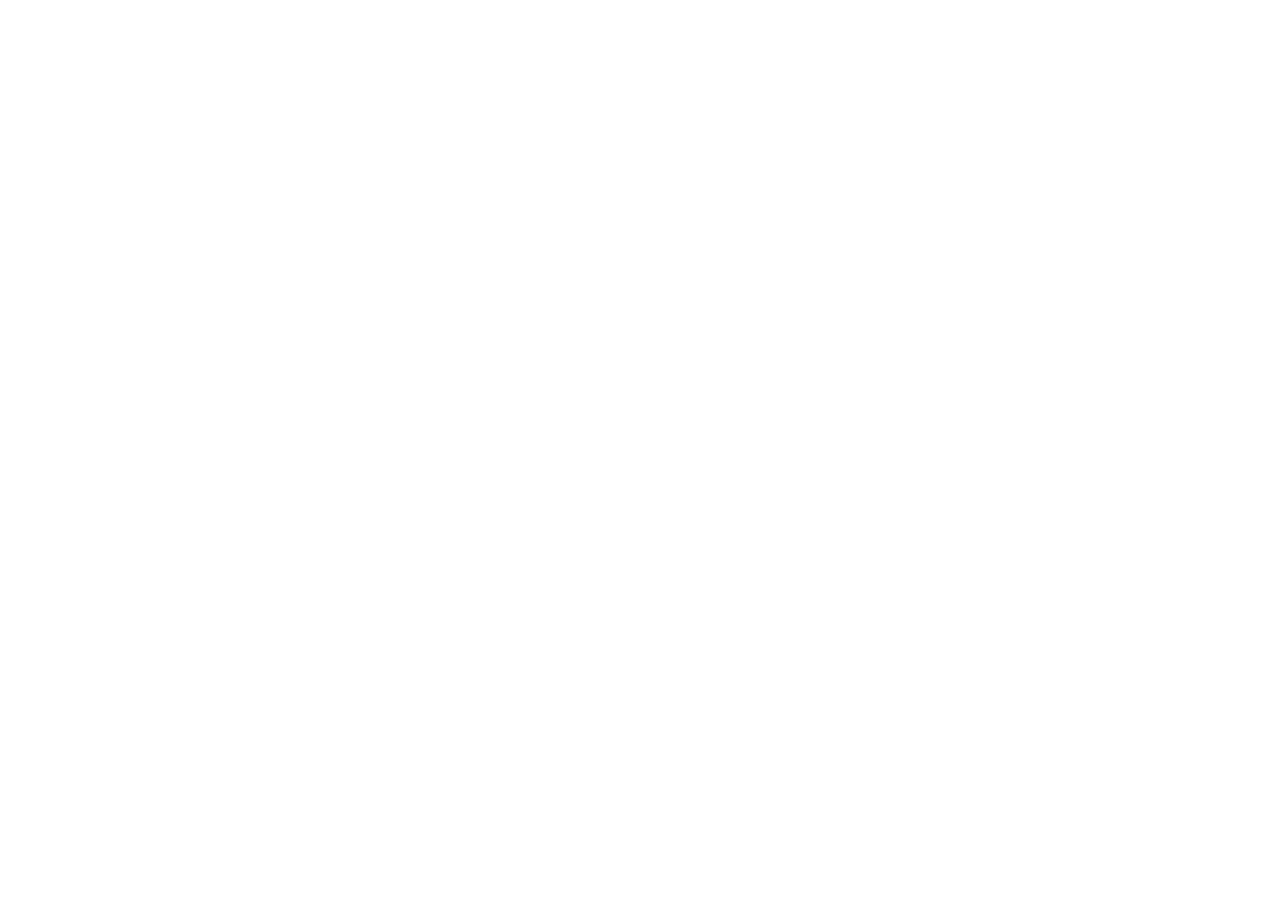
==== web/index.html @ f496a97b "Initialize aesthetic Flutter Portfolio App" ====
<!DOCTYPE html>
<html>
<head>
  <!--
    If you are serving your web app in a path other than the root, change the
    href value below to reflect the base path you are serving from.

    The path provided below has to start and end with a slash "/" in order for
    it to work correctly.

    For more details:
    * https://developer.mozilla.org/en-US/docs/Web/HTML/Element/base

    This is a placeholder for base href that will be replaced by the value of
    the `--base-href` argument provided to `flutter build`.
  -->
  <base href="$FLUTTER_BASE_HREF">

  <meta charset="UTF-8">
  <meta content="IE=Edge" http-equiv="X-UA-Compatible">
  <meta name="description" content="A new Flutter project.">

  <!-- iOS meta tags & icons -->
  <meta name="mobile-web-app-capable" content="yes">
  <meta name="apple-mobile-web-app-status-bar-style" content="black">
  <meta name="apple-mobile-web-app-title" content="portfolio">
  <link rel="apple-touch-icon" href="icons/Icon-192.png">

  <!-- Favicon -->
  <link rel="icon" type="image/png" href="favicon.png"/>

  <title>portfolio</title>
  <link rel="manifest" href="manifest.json">
</head>
<body>
  <script src="flutter_bootstrap.js" async></script>
</body>
</html>
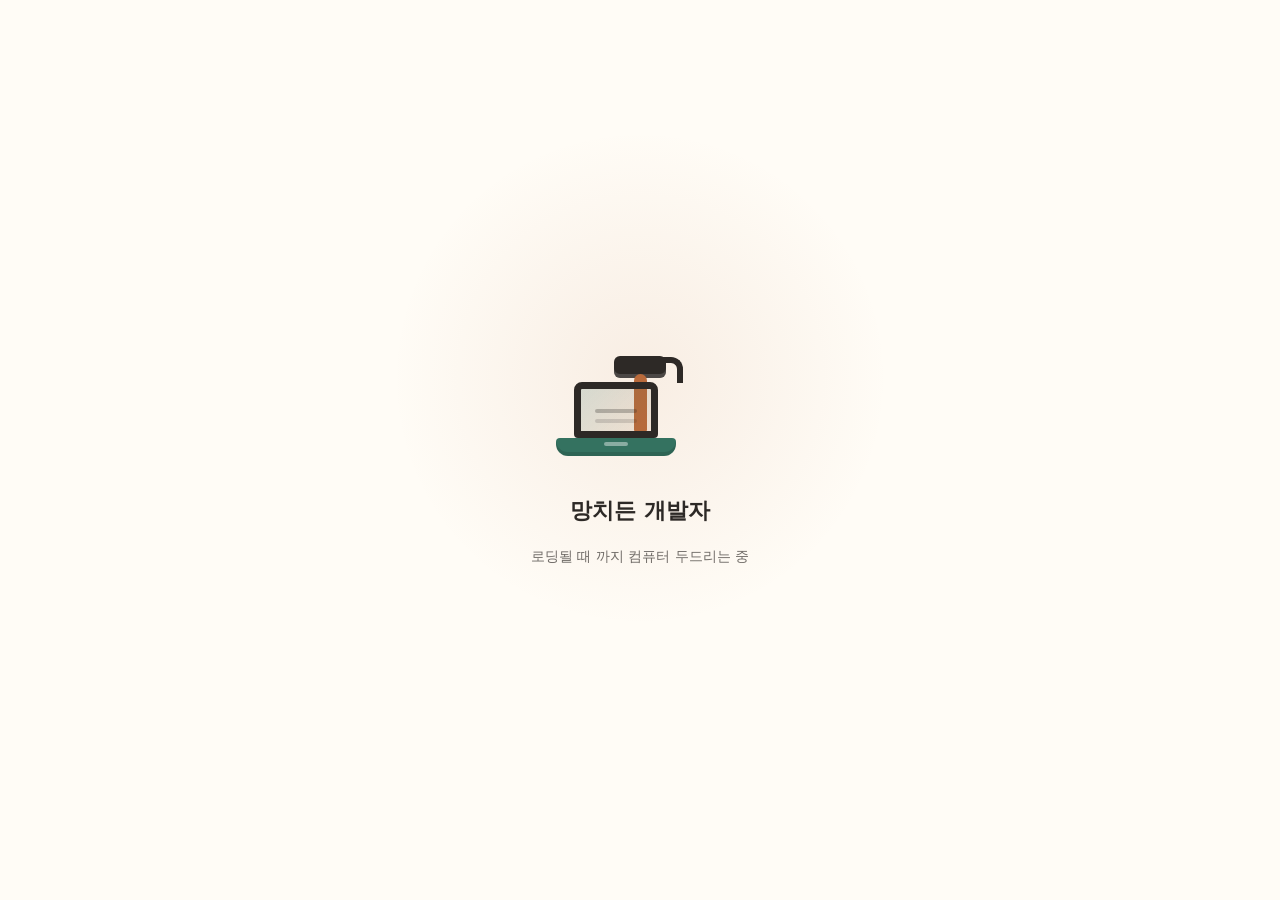
==== commit 3e22c0a5: ". ." ====
--- a/web/index.html
+++ b/web/index.html
@@ -1,5 +1,5 @@
 <!DOCTYPE html>
-<html>
+<html lang="ko">
 <head>
   <!--
     If you are serving your web app in a path other than the root, change the
@@ -18,21 +18,340 @@
 
   <meta charset="UTF-8">
   <meta content="IE=Edge" http-equiv="X-UA-Compatible">
-  <meta name="description" content="A new Flutter project.">
+  <meta name="description" content="망치든 개발자의 포트폴리오">
 
   <!-- iOS meta tags & icons -->
   <meta name="mobile-web-app-capable" content="yes">
   <meta name="apple-mobile-web-app-status-bar-style" content="black">
-  <meta name="apple-mobile-web-app-title" content="portfolio">
+  <meta name="apple-mobile-web-app-title" content="망치든 개발자">
   <link rel="apple-touch-icon" href="icons/Icon-192.png">
 
   <!-- Favicon -->
   <link rel="icon" type="image/png" href="favicon.png"/>
 
-  <title>portfolio</title>
+  <title>망치든 개발자 포트폴리오</title>
   <link rel="manifest" href="manifest.json">
+  <style>
+    :root {
+      --paper: #fffcf6;
+      --ink: #2d2926;
+      --accent: #b96a3b;
+      --green: #347260;
+    }
+
+    html,
+    body {
+      height: 100%;
+      margin: 0;
+      background: var(--paper);
+    }
+
+    body {
+      overflow: hidden;
+    }
+
+    #app-loader {
+      position: fixed;
+      inset: 0;
+      z-index: 9999;
+      display: grid;
+      place-items: center;
+      background:
+        radial-gradient(circle at 50% 42%, rgba(185, 106, 59, 0.10), transparent 30%),
+        var(--paper);
+      color: var(--ink);
+      font-family: system-ui, -apple-system, BlinkMacSystemFont, "Segoe UI", sans-serif;
+      transition: opacity 520ms ease, visibility 520ms ease;
+    }
+
+    #app-loader.loader-hidden {
+      opacity: 0;
+      visibility: hidden;
+      pointer-events: none;
+    }
+
+    .loader-stage {
+      display: grid;
+      justify-items: center;
+      gap: 22px;
+      padding: 32px;
+    }
+
+    .hammer-scene {
+      position: relative;
+      width: 200px;
+      height: 140px;
+    }
+
+    .hammer {
+      position: absolute;
+      left: 72px;
+      top: 16px;
+      width: 72px;
+      height: 82px;
+      transform-origin: 28px 82px;
+      animation: hammer-hit 560ms cubic-bezier(0.45, 0, 0.2, 1) infinite;
+      will-change: transform;
+    }
+
+    .hammer-head {
+      position: absolute;
+      left: 2px;
+      top: 6px;
+      width: 52px;
+      height: 22px;
+      border-radius: 6px;
+      background: var(--ink);
+      box-shadow: inset 0 -4px 0 rgba(255, 255, 255, 0.14);
+    }
+
+    .hammer-claw {
+      position: absolute;
+      left: 45px;
+      top: 7px;
+      width: 20px;
+      height: 20px;
+      border: 6px solid var(--ink);
+      border-left: 0;
+      border-bottom: 0;
+      border-radius: 0 12px 0 0;
+    }
+
+    .hammer-handle {
+      position: absolute;
+      left: 22px;
+      top: 24px;
+      width: 13px;
+      height: 62px;
+      border-radius: 8px;
+      background: var(--accent);
+      transform: rotate(0);
+      transform-origin: top center;
+    }
+
+    .laptop {
+      position: absolute;
+      left: 16px;
+      bottom: 18px;
+      width: 120px;
+      height: 74px;
+      transform-origin: center bottom;
+      animation: laptop-shake 560ms cubic-bezier(0.45, 0, 0.2, 1) infinite;
+      will-change: transform;
+    }
+
+    .laptop-screen {
+      position: absolute;
+      left: 18px;
+      top: 0;
+      width: 84px;
+      height: 56px;
+      border: 7px solid var(--ink);
+      border-radius: 8px 8px 4px 4px;
+      background: linear-gradient(135deg, rgba(52, 114, 96, 0.18), rgba(185, 106, 59, 0.12));
+      box-sizing: border-box;
+    }
+
+    .laptop-screen::after {
+      content: "";
+      position: absolute;
+      left: 14px;
+      right: 14px;
+      top: 20px;
+      height: 4px;
+      border-radius: 999px;
+      background: rgba(45, 41, 38, 0.28);
+      box-shadow: 0 10px 0 rgba(45, 41, 38, 0.16);
+    }
+
+    .laptop-base {
+      content: "";
+      position: absolute;
+      left: 0;
+      bottom: 0;
+      width: 120px;
+      height: 18px;
+      border-radius: 4px 4px 12px 12px;
+      background: var(--green);
+      box-shadow: inset 0 -4px 0 rgba(0, 0, 0, 0.12);
+    }
+
+    .laptop-base::after {
+      content: "";
+      position: absolute;
+      left: 48px;
+      top: 4px;
+      width: 24px;
+      height: 4px;
+      border-radius: 999px;
+      background: rgba(255, 255, 255, 0.42);
+    }
+
+    .spark {
+      position: absolute;
+      left: 98px;
+      top: 40px;
+      width: 8px;
+      height: 8px;
+      border-radius: 999px;
+      background: var(--accent);
+      opacity: 0;
+      animation: spark-pop 560ms ease-out infinite;
+    }
+
+    .spark:nth-child(4) {
+      transform: rotate(35deg) translateX(30px);
+      animation-delay: 40ms;
+    }
+
+    .spark:nth-child(5) {
+      transform: rotate(145deg) translateX(28px);
+      animation-delay: 80ms;
+    }
+
+    .impact-ring {
+      position: absolute;
+      left: 84px;
+      top: 28px;
+      width: 30px;
+      height: 30px;
+      border: 2px solid var(--accent);
+      border-radius: 999px;
+      opacity: 0;
+      animation: impact-ring 560ms ease-out infinite;
+    }
+
+    .loader-title {
+      margin: 0;
+      font-size: 22px;
+      font-weight: 800;
+      letter-spacing: 0;
+    }
+
+    .loader-copy {
+      margin: 0;
+      font-size: 14px;
+      color: rgba(45, 41, 38, 0.68);
+    }
+
+    @keyframes hammer-hit {
+      0% {
+        transform: translate(46px, -28px) rotate(-72deg);
+      }
+
+      36% {
+        transform: translate(0, 0) rotate(0deg);
+      }
+
+      46% {
+        transform: translate(0, -3px) rotate(-7deg);
+      }
+
+      100% {
+        transform: translate(46px, -28px) rotate(-72deg);
+      }
+    }
+
+    @keyframes laptop-shake {
+      0%,
+      100% {
+        transform: translateY(0) rotate(0);
+      }
+
+      44% {
+        transform: translateY(6px) rotate(-5deg);
+      }
+
+      54% {
+        transform: translateY(-7px) rotate(5deg);
+      }
+
+      66% {
+        transform: translateY(4px) rotate(-3deg);
+      }
+
+      82% {
+        transform: translateY(0) rotate(2deg);
+      }
+    }
+
+    @keyframes impact-ring {
+      0%,
+      42% {
+        opacity: 0;
+        transform: scale(0.4);
+      }
+
+      44% {
+        opacity: 0.72;
+        transform: scale(0.8);
+      }
+
+      78%,
+      100% {
+        opacity: 0;
+        transform: scale(1.9);
+      }
+    }
+
+    @keyframes spark-pop {
+      0%,
+      44% {
+        opacity: 0;
+        scale: 0.4;
+      }
+
+      48% {
+        opacity: 1;
+        scale: 1;
+      }
+
+      78%,
+      100% {
+        opacity: 0;
+        scale: 1.8;
+      }
+    }
+
+  </style>
 </head>
 <body>
+  <div id="app-loader" aria-label="포트폴리오 로딩 중" role="status">
+    <div class="loader-stage">
+      <div class="hammer-scene" aria-hidden="true">
+        <div class="hammer">
+          <div class="hammer-head"></div>
+          <div class="hammer-claw"></div>
+          <div class="hammer-handle"></div>
+        </div>
+        <div class="laptop">
+          <div class="laptop-screen"></div>
+          <div class="laptop-base"></div>
+        </div>
+        <div class="spark"></div>
+        <div class="spark"></div>
+        <div class="impact-ring"></div>
+      </div>
+      <p class="loader-title">망치든 개발자</p>
+      <p class="loader-copy">로딩될 때 까지 컴퓨터 두드리는 중</p>
+    </div>
+  </div>
+  <script>
+    window.addEventListener('flutter-first-frame', function () {
+      var loader = document.getElementById('app-loader');
+      if (!loader) {
+        return;
+      }
+
+      window.setTimeout(function () {
+        loader.classList.add('loader-hidden');
+        document.body.style.overflow = '';
+        window.setTimeout(function () {
+          loader.remove();
+        }, 620);
+      }, 600);
+    });
+  </script>
   <script src="flutter_bootstrap.js" async></script>
 </body>
 </html>
